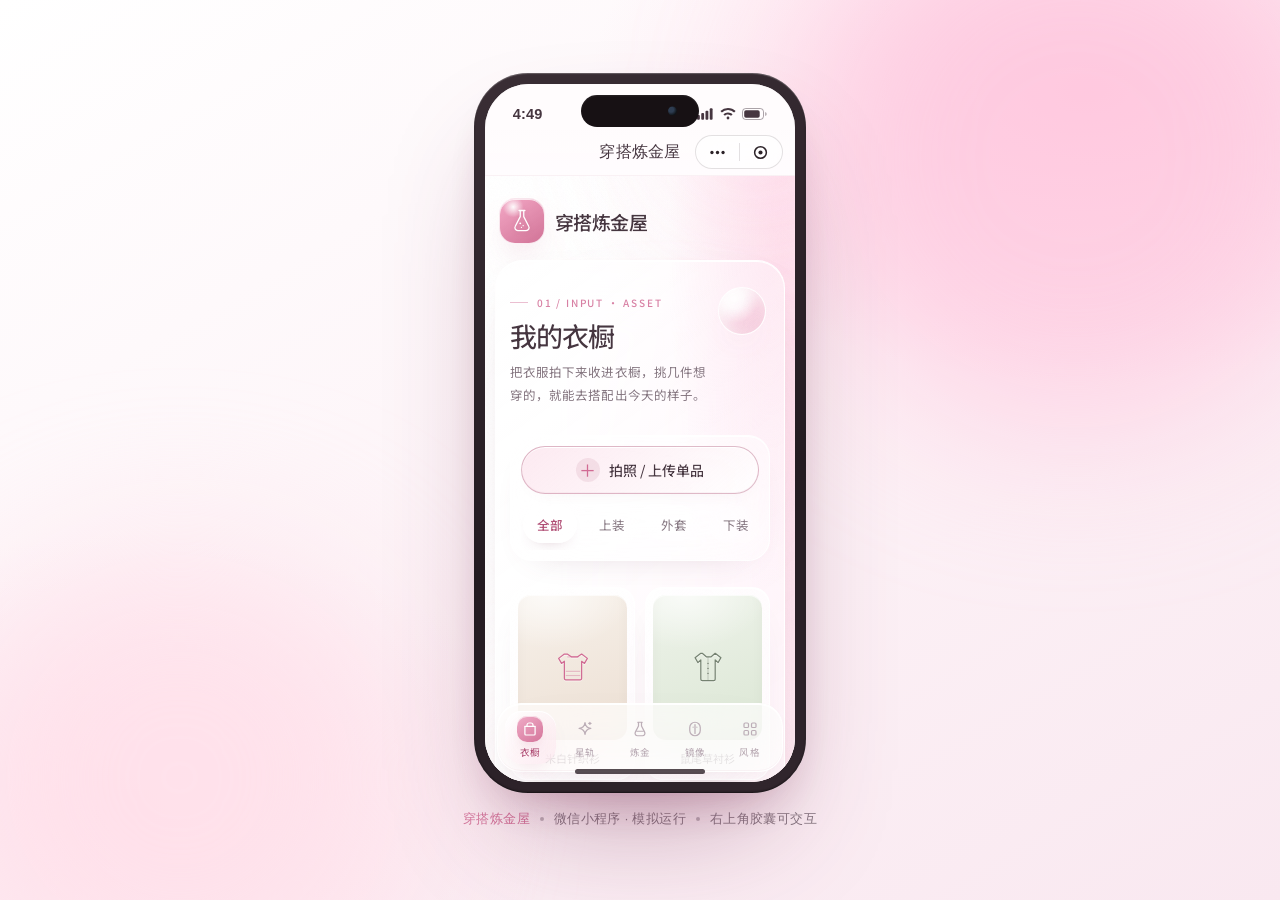
==== miniprogram.html @ 5808a534 "feat: 全新白粉液态玻璃客户端界面与小程序模拟器 - 重写 theme.css，全局应用 Apple 风格高斯模糊、内高光与悬浮玻璃卡片 - 重构星轨组件 (Astro) 视觉：烧瓶、徽章、入睡滑" ====
<!doctype html>
<html lang="zh">
<head>
  <meta charset="utf-8" />
  <meta name="viewport" content="width=device-width, initial-scale=1" />
  <title>穿搭炼金屋 · 小程序模拟器</title>
  <style>
    :root{
      --ink:#463640; --ink-soft:#857680; --ink-faint:#bcaeb7;
      --rose:#f0a9c6; --rose-deep:#d16b94;
      --glass-border:rgba(255,255,255,.9);
      --sans:-apple-system,BlinkMacSystemFont,"SF Pro Display","PingFang SC","Noto Sans SC","Microsoft YaHei",sans-serif;
    }
    *{ box-sizing:border-box; margin:0; padding:0; }
    html,body{ height:100%; }
    body{
      font-family:var(--sans); color:var(--ink); overflow:hidden;
      display:grid; place-items:center;
      background:
        radial-gradient(60% 50% at 85% 10%, rgba(255,196,220,.55), transparent 65%),
        radial-gradient(50% 45% at 10% 90%, rgba(255,220,233,.6), transparent 68%),
        linear-gradient(150deg,#fff 0%,#fdf3f7 52%,#f9e8f0 100%);
      -webkit-font-smoothing:antialiased;
    }
    /* 背景光斑 */
    .blob{ position:fixed; border-radius:50%; filter:blur(80px); pointer-events:none; }
    .blob-1{ width:44vw; height:44vw; top:-14%; right:-6%; background:rgba(255,183,213,.5); }
    .blob-2{ width:36vw; height:36vw; bottom:-12%; left:-4%; background:rgba(255,222,233,.7); }

    .scene{ display:flex; flex-direction:column; align-items:center; justify-content:center; gap:18px; width:100%; height:100%; }

    /* ---------- 手机机身（占屏幕 80%，保持手机比例居中） ---------- */
    .phone{
      position:relative;
      width: min(92vw, calc(80vh * 9 / 19.5));
      height: min(80vh, calc(92vw * 19.5 / 9));
      border-radius:54px;
      padding:11px;
      background:linear-gradient(160deg,#3a2e35,#241b21 60%,#31262d);
      box-shadow:
        0 60px 120px -40px rgba(122,52,86,.45),
        0 24px 48px -24px rgba(122,52,86,.35),
        inset 0 1px 1px rgba(255,255,255,.25),
        inset 0 -1px 2px rgba(0,0,0,.5);
    }
    .screen{
      position:relative; width:100%; height:100%;
      border-radius:44px; overflow:hidden;
      background:#fffcfd;
      display:flex; flex-direction:column;
      box-shadow:inset 0 0 0 1px rgba(0,0,0,.08);
    }

    /* ---------- 状态栏 ---------- */
    .statusbar{
      flex:0 0 auto; height:46px; padding:14px 28px 0;
      display:flex; justify-content:space-between; align-items:center;
      font-size:14.5px; font-weight:600; letter-spacing:.01em;
      background:linear-gradient(180deg, rgba(255,252,253,.92), rgba(255,252,253,.75));
      position:relative; z-index:6;
    }
    .sb-right{ display:flex; align-items:center; gap:6px; color:var(--ink); }
    .sb-right svg{ height:12px; display:block; }

    /* ---------- 微信导航栏 + 胶囊 ---------- */
    .wxbar{
      flex:0 0 auto; height:46px; position:relative; z-index:6;
      display:grid; place-items:center;
      background:linear-gradient(180deg, rgba(255,252,253,.92), rgba(255,252,253,.75));
      border-bottom:1px solid rgba(214,164,186,.12);
    }
    .wx-title{ font-size:16px; font-weight:500; letter-spacing:.02em; color:var(--ink); }
    .capsule{
      position:absolute; right:12px; top:50%; transform:translateY(-50%);
      width:88px; height:34px; border-radius:999px;
      display:flex; align-items:stretch;
      background:rgba(255,255,255,.55);
      -webkit-backdrop-filter:blur(14px) saturate(1.5); backdrop-filter:blur(14px) saturate(1.5);
      border:1px solid rgba(60,45,55,.14);
      box-shadow:inset 0 1px 0 rgba(255,255,255,.8);
      overflow:hidden;
    }
    .capsule button{
      flex:1; border:none; background:transparent; cursor:pointer;
      display:grid; place-items:center; color:#2c2228;
      transition:background .15s;
    }
    .capsule button:active{ background:rgba(209,107,148,.12); }
    .capsule .divider{ width:1px; margin:7px 0; background:rgba(60,45,55,.14); }
    .capsule svg{ width:19px; height:19px; }

    /* ---------- 小程序内容 ---------- */
    .mp-view{ flex:1; min-height:0; position:relative; }
    .mp-view iframe{ width:100%; height:100%; border:0; display:block; background:#fffcfd; }

    /* 刘海 */
    .notch{
      position:absolute; top:11px; left:50%; transform:translateX(-50%);
      width:118px; height:32px; border-radius:999px; background:#171114; z-index:8;
      box-shadow:inset 0 1px 2px rgba(255,255,255,.08);
    }
    .notch::after{ content:""; position:absolute; right:22px; top:50%; transform:translateY(-50%);
      width:9px; height:9px; border-radius:50%;
      background:radial-gradient(circle at 35% 35%, #2e3d52 0 30%, #101418 70%); }

    /* Home 指示条 */
    .home-indicator{
      position:absolute; bottom:8px; left:50%; transform:translateX(-50%);
      width:130px; height:5px; border-radius:999px; background:rgba(46,33,41,.8); z-index:8;
      pointer-events:none;
    }

    /* ---------- 胶囊动作面板（模拟） ---------- */
    .sheet-mask{
      position:absolute; inset:0; z-index:20; border-radius:44px;
      background:rgba(46,33,41,.32); opacity:0; pointer-events:none;
      transition:opacity .22s ease;
    }
    .sheet-mask.show{ opacity:1; pointer-events:auto; }
    .sheet{
      position:absolute; left:10px; right:10px; bottom:10px; z-index:21;
      transform:translateY(112%); transition:transform .3s cubic-bezier(.22,.9,.3,1);
      display:flex; flex-direction:column; gap:8px;
    }
    .sheet.show{ transform:translateY(0); }
    .sheet-group{
      border-radius:22px; overflow:hidden;
      background:rgba(255,255,255,.82);
      -webkit-backdrop-filter:blur(24px) saturate(1.6); backdrop-filter:blur(24px) saturate(1.6);
      border:1px solid var(--glass-border);
      box-shadow:0 18px 44px -20px rgba(122,52,86,.4);
    }
    .sheet-title{ padding:13px; text-align:center; font-size:12px; color:var(--ink-faint);
      border-bottom:1px solid rgba(214,164,186,.16); }
    .sheet-item{
      display:flex; align-items:center; justify-content:center; gap:8px;
      padding:14px; font-size:15px; color:var(--ink); cursor:pointer;
      border-bottom:1px solid rgba(214,164,186,.16); transition:background .15s;
    }
    .sheet-item:last-child{ border-bottom:none; }
    .sheet-item:active{ background:rgba(240,169,198,.16); }
    .sheet-cancel{ text-align:center; padding:14px; font-size:15px; font-weight:500; color:var(--rose-deep);
      border-radius:22px; cursor:pointer;
      background:rgba(255,255,255,.9); border:1px solid var(--glass-border); }
    .sheet-cancel:active{ background:rgba(240,169,198,.2); }

    /* 模拟器内的 toast */
    .sim-toast{
      position:absolute; left:50%; bottom:120px; transform:translate(-50%,8px);
      z-index:22; padding:10px 18px; border-radius:999px;
      background:rgba(72,51,62,.82); color:#fff; font-size:12.5px; letter-spacing:.02em;
      opacity:0; pointer-events:none; transition:opacity .2s, transform .2s;
      -webkit-backdrop-filter:blur(12px); backdrop-filter:blur(12px);
    }
    .sim-toast.show{ opacity:1; transform:translate(-50%,0); }

    /* ---------- 场景说明 ---------- */
    .scene-caption{
      font-size:12.5px; color:var(--ink-soft); letter-spacing:.03em;
      display:flex; align-items:center; gap:10px;
    }
    .scene-caption b{ color:var(--rose-deep); font-weight:500; }
    .scene-caption .dot{ width:4px; height:4px; border-radius:50%; background:var(--ink-faint); }

    /* 窄屏/矮屏：整机等比缩放 */
    .scaler{ transform-origin:center center; }
  </style>
</head>
<body>
  <div class="blob blob-1"></div>
  <div class="blob blob-2"></div>

  <div class="scene">
    <div class="scaler" id="scaler">
      <div class="phone">
        <div class="screen">
          <!-- 状态栏 -->
          <div class="statusbar">
            <span id="clock">9:41</span>
            <span class="sb-right">
              <!-- 信号 -->
              <svg viewBox="0 0 18 12" width="17" fill="currentColor"><rect x="0" y="7" width="3" height="5" rx="1"/><rect x="4.5" y="5" width="3" height="7" rx="1"/><rect x="9" y="2.5" width="3" height="9.5" rx="1"/><rect x="13.5" y="0" width="3" height="12" rx="1"/></svg>
              <!-- WiFi -->
              <svg viewBox="0 0 16 12" width="16" fill="currentColor"><path d="M8 9.6a1.4 1.4 0 1 1 0 2.8 1.4 1.4 0 0 1 0-2.8ZM8 5.4c1.8 0 3.4.7 4.6 1.9l-1.5 1.5A4.4 4.4 0 0 0 8 7.4c-1.2 0-2.3.5-3.1 1.4L3.4 7.3A6.4 6.4 0 0 1 8 5.4ZM8 1c2.9 0 5.6 1.2 7.6 3.1l-1.5 1.5A8.3 8.3 0 0 0 8 3a8.3 8.3 0 0 0-6.1 2.6L.4 4.1A11 11 0 0 1 8 1Z" transform="translate(0,-1)"/></svg>
              <!-- 电池 -->
              <svg viewBox="0 0 25 12" width="25"><rect x="0.5" y="0.5" width="21" height="11" rx="3.2" fill="none" stroke="currentColor" opacity=".45"/><rect x="2.2" y="2.2" width="15.5" height="7.6" rx="1.8" fill="currentColor"/><path d="M23.2 4v4a2.1 2.1 0 0 0 0-4Z" fill="currentColor" opacity=".45"/></svg>
            </span>
          </div>

          <!-- 微信导航栏 -->
          <div class="wxbar">
            <span class="wx-title">穿搭炼金屋</span>
            <div class="capsule">
              <button id="capMore" aria-label="更多">
                <svg viewBox="0 0 24 24" fill="currentColor"><circle cx="5" cy="12" r="2.1"/><circle cx="12" cy="12" r="2.1"/><circle cx="19" cy="12" r="2.1"/></svg>
              </button>
              <span class="divider"></span>
              <button id="capClose" aria-label="关闭">
                <svg viewBox="0 0 24 24" fill="none" stroke="currentColor" stroke-width="1.9"><circle cx="12" cy="12" r="7.4"/><circle cx="12" cy="12" r="2.6" fill="currentColor" stroke="none"/></svg>
              </button>
            </div>
          </div>

          <!-- 小程序主体 -->
          <div class="mp-view">
            <iframe src="index.html" title="穿搭炼金屋小程序"></iframe>
          </div>

          <div class="notch"></div>
          <div class="home-indicator"></div>

          <!-- 动作面板 -->
          <div class="sheet-mask" id="sheetMask"></div>
          <div class="sheet" id="sheet">
            <div class="sheet-group">
              <div class="sheet-title">穿搭炼金屋 · 模拟小程序</div>
              <div class="sheet-item" data-act="share">转发给好友（模拟）</div>
              <div class="sheet-item" data-act="fav">添加到我的小程序（模拟）</div>
              <div class="sheet-item" data-act="about">关于穿搭炼金屋</div>
            </div>
            <div class="sheet-cancel" id="sheetCancel">取消</div>
          </div>

          <div class="sim-toast" id="simToast"></div>
        </div>
      </div>
    </div>

    <div class="scene-caption">
      <b>穿搭炼金屋</b><span class="dot"></span><span>微信小程序 · 模拟运行</span><span class="dot"></span><span>右上角胶囊可交互</span>
    </div>
  </div>

  <script>
    // 实时时钟
    function tick(){
      const d = new Date();
      document.getElementById("clock").textContent =
        d.getHours() + ":" + String(d.getMinutes()).padStart(2, "0");
    }
    tick(); setInterval(tick, 15000);

    // 80% 尺寸由 CSS 按比例控制，无需 JS 缩放

    // 胶囊：更多面板
    const mask = document.getElementById("sheetMask");
    const sheet = document.getElementById("sheet");
    const toastEl = document.getElementById("simToast");
    let toastT;
    function simToast(msg){
      toastEl.textContent = msg;
      toastEl.classList.add("show");
      clearTimeout(toastT);
      toastT = setTimeout(() => toastEl.classList.remove("show"), 2000);
    }
    function openSheet(){ mask.classList.add("show"); sheet.classList.add("show"); }
    function closeSheet(){ mask.classList.remove("show"); sheet.classList.remove("show"); }
    document.getElementById("capMore").addEventListener("click", openSheet);
    mask.addEventListener("click", closeSheet);
    document.getElementById("sheetCancel").addEventListener("click", closeSheet);
    sheet.querySelectorAll(".sheet-item").forEach(it => it.addEventListener("click", () => {
      closeSheet();
      const act = it.dataset.act;
      if (act === "share") simToast("已生成转发卡片（模拟）");
      else if (act === "fav") simToast("已添加到我的小程序（模拟）");
      else simToast("穿搭炼金屋 v1.0 · 把衣橱炼成风格配方");
    }));

    // 胶囊：关闭（模拟退出）
    document.getElementById("capClose").addEventListener("click", () => {
      const frame = document.querySelector(".mp-view iframe");
      frame.style.transition = "opacity .3s ease, transform .3s ease";
      frame.style.opacity = "0";
      frame.style.transform = "scale(.92)";
      simToast("已退出小程序（模拟），1.5 秒后重新进入");
      setTimeout(() => {
        frame.style.opacity = "";
        frame.style.transform = "";
        frame.contentWindow.location.reload();
      }, 1500);
    });
  </script>
</body>
</html>
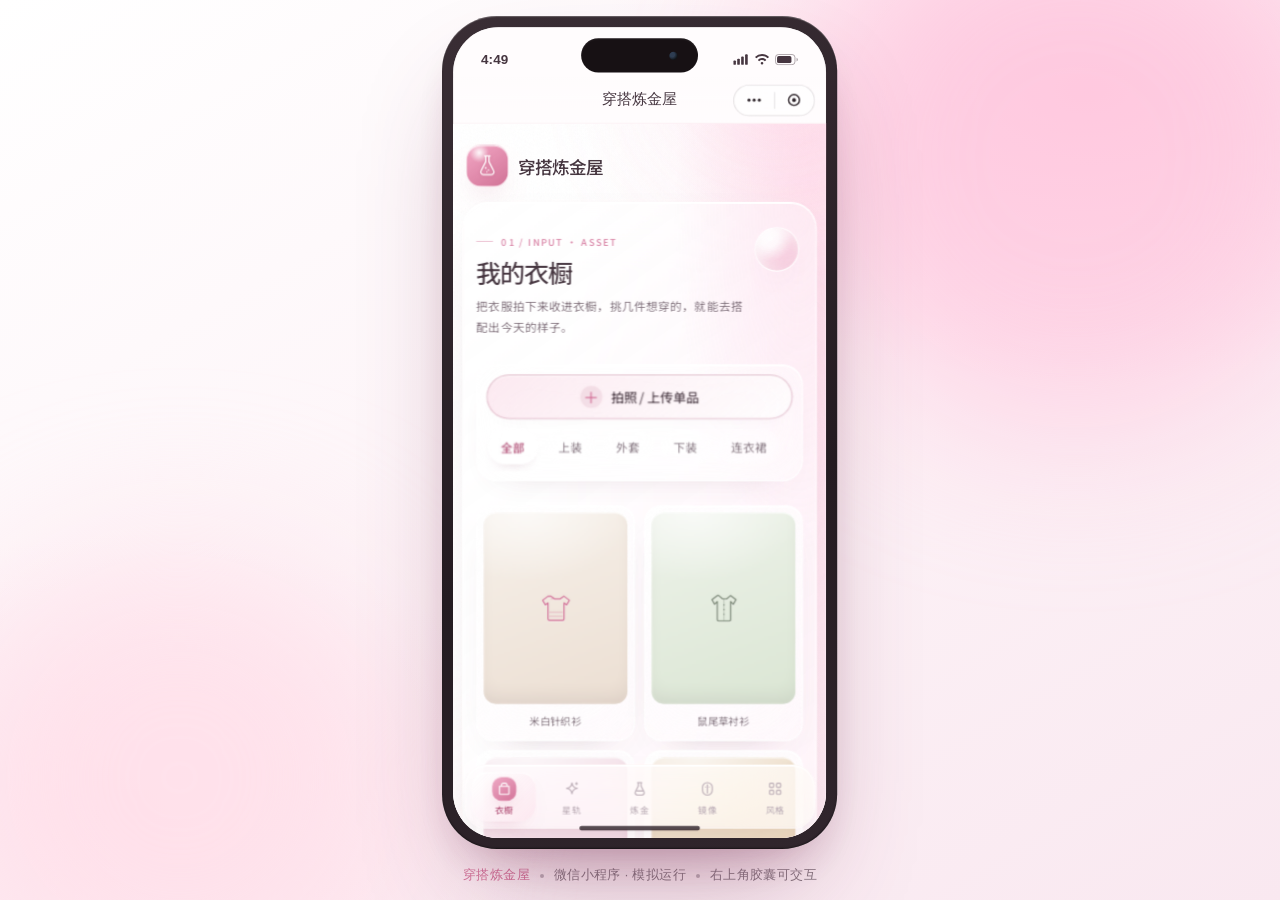
==== commit 5da986df: "Match simulator to iPhone 17 dimensions" ====
--- a/miniprogram.html
+++ b/miniprogram.html
@@ -27,15 +27,17 @@
     .blob-1{ width:44vw; height:44vw; top:-14%; right:-6%; background:rgba(255,183,213,.5); }
     .blob-2{ width:36vw; height:36vw; bottom:-12%; left:-4%; background:rgba(255,222,233,.7); }
 
-    .scene{ display:flex; flex-direction:column; align-items:center; justify-content:center; gap:18px; width:100%; height:100%; }
-
-    /* ---------- 手机机身（占屏幕 80%，保持手机比例居中） ---------- */
+    .scene{ display:flex; flex-direction:column; align-items:center; justify-content:center; gap:18px; width:100%; height:100%; padding:16px; }
+
+    /* ---------- iPhone 17：402 × 874 pt 逻辑屏幕，12 px 机身边框 ---------- */
+    .scaler{ position:relative; flex:0 0 auto; }
     .phone{
       position:relative;
-      width: min(92vw, calc(80vh * 9 / 19.5));
-      height: min(80vh, calc(92vw * 19.5 / 9));
-      border-radius:54px;
-      padding:11px;
+      width:426px;
+      height:898px;
+      border-radius:59px;
+      padding:12px;
+      transform-origin:top left;
       background:linear-gradient(160deg,#3a2e35,#241b21 60%,#31262d);
       box-shadow:
         0 60px 120px -40px rgba(122,52,86,.45),
@@ -45,7 +47,7 @@
     }
     .screen{
       position:relative; width:100%; height:100%;
-      border-radius:44px; overflow:hidden;
+      border-radius:49px; overflow:hidden;
       background:#fffcfd;
       display:flex; flex-direction:column;
       box-shadow:inset 0 0 0 1px rgba(0,0,0,.08);
@@ -53,7 +55,7 @@
 
     /* ---------- 状态栏 ---------- */
     .statusbar{
-      flex:0 0 auto; height:46px; padding:14px 28px 0;
+      flex:0 0 auto; height:54px; padding:16px 30px 0;
       display:flex; justify-content:space-between; align-items:center;
       font-size:14.5px; font-weight:600; letter-spacing:.01em;
       background:linear-gradient(180deg, rgba(255,252,253,.92), rgba(255,252,253,.75));
@@ -64,7 +66,7 @@
 
     /* ---------- 微信导航栏 + 胶囊 ---------- */
     .wxbar{
-      flex:0 0 auto; height:46px; position:relative; z-index:6;
+      flex:0 0 auto; height:50px; position:relative; z-index:6;
       display:grid; place-items:center;
       background:linear-gradient(180deg, rgba(255,252,253,.92), rgba(255,252,253,.75));
       border-bottom:1px solid rgba(214,164,186,.12);
@@ -95,8 +97,8 @@
 
     /* 刘海 */
     .notch{
-      position:absolute; top:11px; left:50%; transform:translateX(-50%);
-      width:118px; height:32px; border-radius:999px; background:#171114; z-index:8;
+      position:absolute; top:12px; left:50%; transform:translateX(-50%);
+      width:126px; height:37px; border-radius:999px; background:#171114; z-index:8;
       box-shadow:inset 0 1px 2px rgba(255,255,255,.08);
     }
     .notch::after{ content:""; position:absolute; right:22px; top:50%; transform:translateY(-50%);
@@ -162,8 +164,11 @@
     .scene-caption b{ color:var(--rose-deep); font-weight:500; }
     .scene-caption .dot{ width:4px; height:4px; border-radius:50%; background:var(--ink-faint); }
 
-    /* 窄屏/矮屏：整机等比缩放 */
-    .scaler{ transform-origin:center center; }
+    /* 矮屏隐藏说明，把空间完整留给设备本身。 */
+    @media (max-height:720px){
+      .scene{ gap:0; padding:10px; }
+      .scene-caption{ display:none; }
+    }
   </style>
 </head>
 <body>
@@ -240,7 +245,24 @@
     }
     tick(); setInterval(tick, 15000);
 
-    // 80% 尺寸由 CSS 按比例控制，无需 JS 缩放
+    // 固定 iPhone 17 逻辑尺寸，再按浏览器可用空间等比缩小，避免比例漂移。
+    const scaler = document.getElementById("scaler");
+    const phone = scaler.querySelector(".phone");
+    const caption = document.querySelector(".scene-caption");
+    const PHONE_WIDTH = 426;
+    const PHONE_HEIGHT = 898;
+    function fitPhone(){
+      const captionStyle = getComputedStyle(caption);
+      const captionSpace = captionStyle.display === "none" ? 0 : caption.offsetHeight + 18;
+      const availableWidth = Math.max(1, window.innerWidth - 32);
+      const availableHeight = Math.max(1, window.innerHeight - captionSpace - 32);
+      const scale = Math.min(1, availableWidth / PHONE_WIDTH, availableHeight / PHONE_HEIGHT);
+      scaler.style.width = `${PHONE_WIDTH * scale}px`;
+      scaler.style.height = `${PHONE_HEIGHT * scale}px`;
+      phone.style.transform = `scale(${scale})`;
+    }
+    fitPhone();
+    window.addEventListener("resize", fitPhone, { passive:true });
 
     // 胶囊：更多面板
     const mask = document.getElementById("sheetMask");
